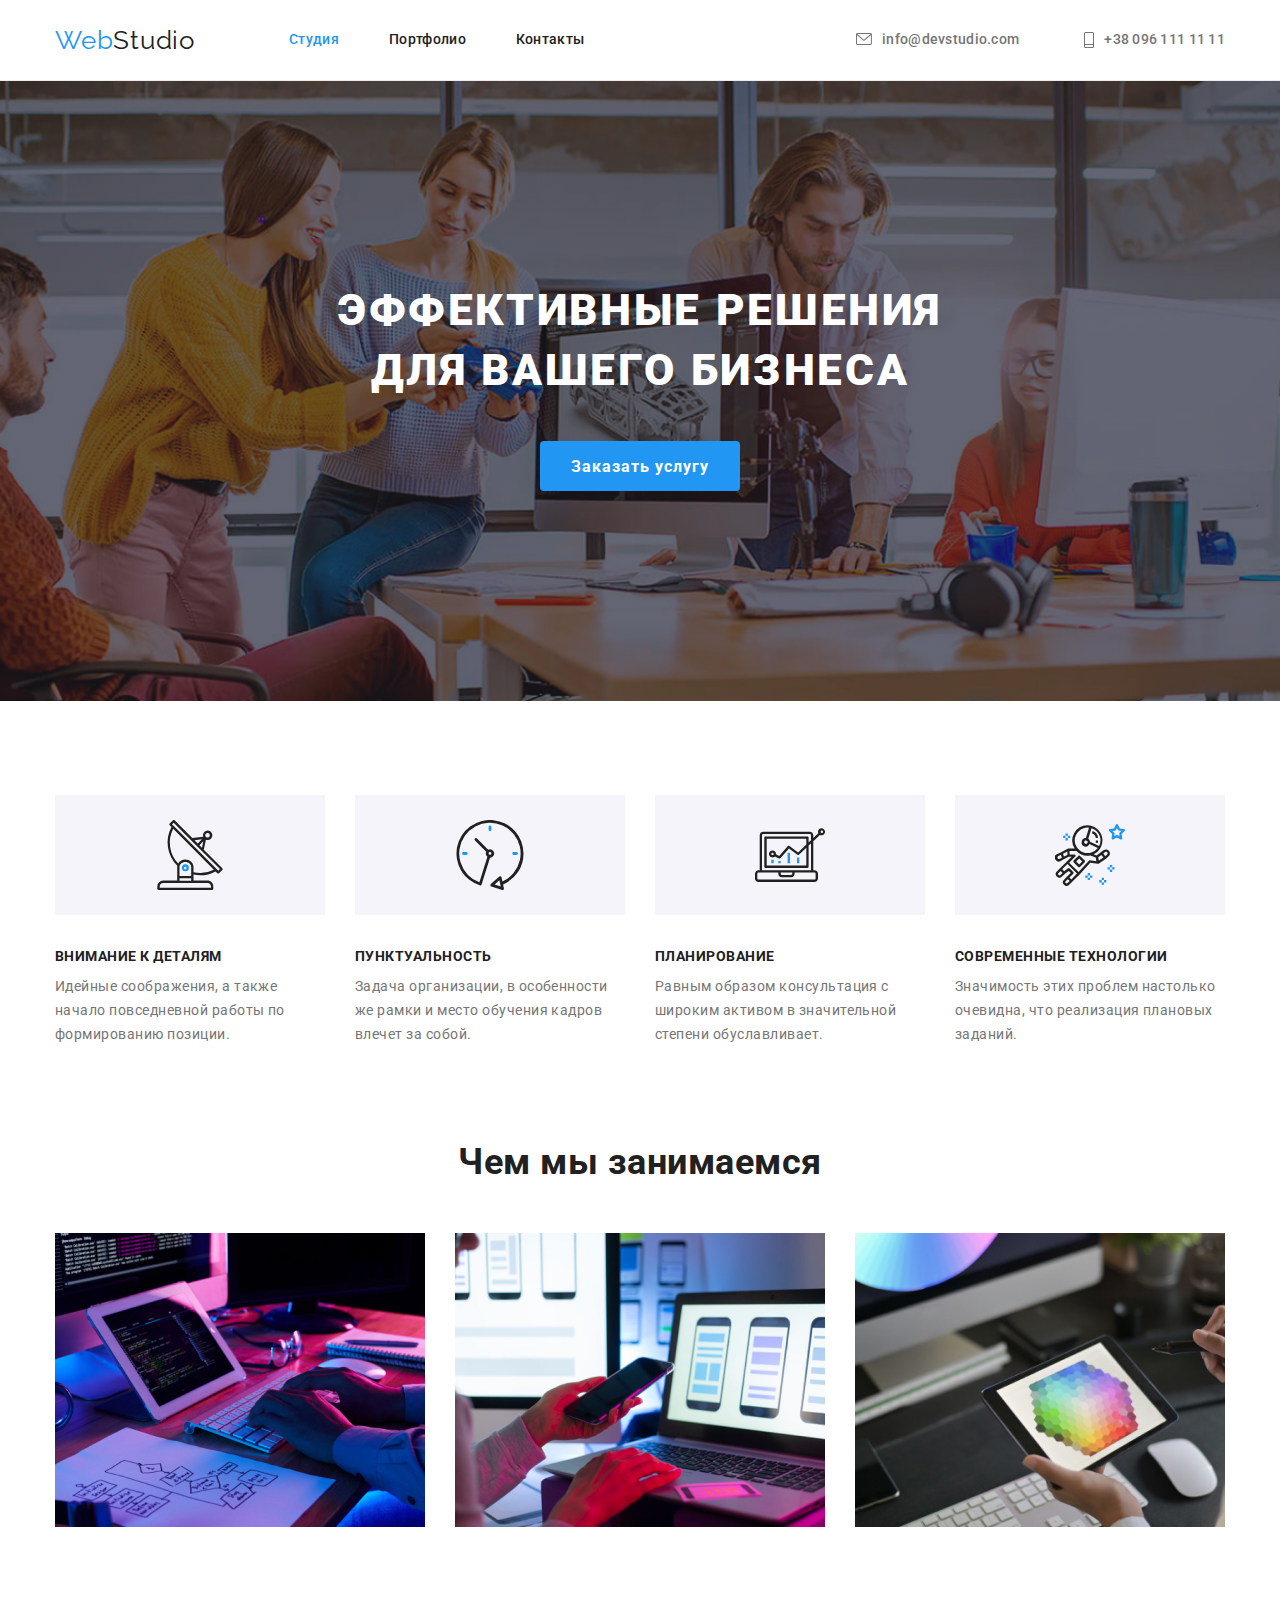
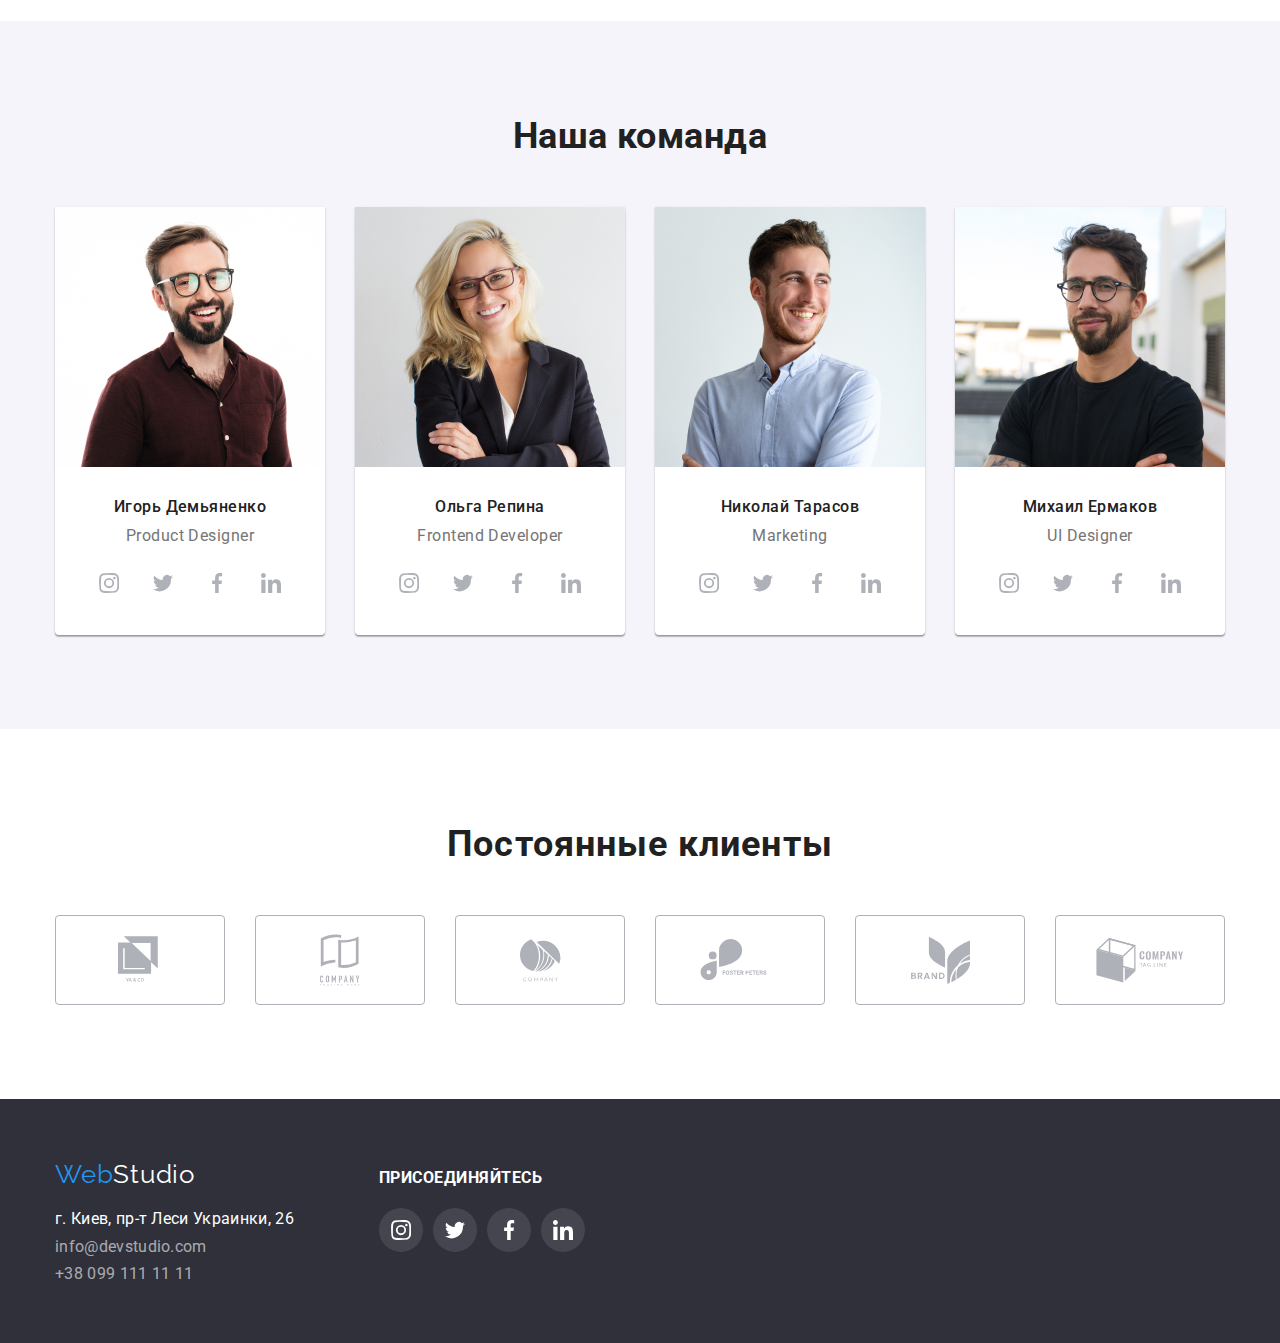
==== index.html @ 9ddc229f "clone" ====
<!DOCTYPE html>
<html lang="ru">
<head>
    <meta charset="UTF-8">
    <meta name="viewport" content="width=device-width, initial-scale=1.0">
    <title>Студия</title>
    <link href="https://fonts.googleapis.com/css2?family=Raleway:wght@700&family=Roboto:wght@400;500;700;900&display=swap"
        rel="stylesheet">
        <link rel="stylesheet" href="https://cdnjs.cloudflare.com/ajax/libs/modern-normalize/1.0.0/modern-normalize.min.css" />
    <link rel="stylesheet" href="./css/styles.css">
</head>
<body>
    <header class="header">
        <div class="container">
            <nav class="nav-site">
                <ul class="nav-site-main">
                    <li lang="en" class="nav-item">
                        <a href="./index.html" class="logo-link"><span class="logo">Web</span>Studio</a>
                    </li>
                    <li class="nav-item font-500">
                        <a href="./index.html" class="link current">Студия</a>
                    </li>
                    <li class="nav-item font-500">
                        <a href="./portfolio.html" class="link">Портфолио</a>
                    </li>
                    <li class="nav-item font-500">
                        <a href="#" class="link">Контакты</a>
                    </li>
                </ul>
            </nav>
            <ul class="contacts-header">
                <li class="contacts-item font-500">
                    <a href="mailto:info@devstudio.com" class="contacts-link">
                        <svg class="first-header-svg" width="16px" height="12px">
                            <use href="./images/icons/symbol-defs-optimus.svg#icon-mailto"></use>
                        </svg>
                        info@devstudio.com
                    </a>
                </li>
                <li class="contacts-item font-500">
                    <a href="tel:+380961111111" class="contacts-link">
                        <svg class="second-header-svg" width="10px" height="16px">
                            <use href="./images/icons/symbol-defs-optimus.svg#icon-phone"></use>
                        </svg>
                        +38 096 111 11 11
                    </a>
                </li>
            </ul>
        </div>
    </header>
    <main>
        <section class="hero">
            <div class="container">
                <h1 class="font-900 letter-spacing-06 uppercase">Эффективные решения для вашего бизнеса</h1>
                <button type="button" class="font-700 letter-spacing-06 button button-bc">Заказать услугу</button>
            </div>
        </section>
        <section>
            <div class="container">
                <h2 hidden>Наши преимущества</h2>
                <ul class="features">
                    <li class="features-item features-first">
                        <h3 class="font-700 uppercase">Внимание к деталям</h3>
                        <p>Идейные соображения, а также начало повседневной работы по формированию позиции.</p>
                    </li>
                    <li class="features-item features-second">
                        <h3 class="font-700 uppercase">Пунктуальность</h3>
                        <p>Задача организации, в особенности же рамки и место обучения кадров влечет за собой.</p>
                    </li>
                    <li class="features-item features-third">
                        <h3 class="font-700 uppercase">Планирование</h3>
                        <p>Равным образом консультация с широким активом в значительной степени обуславливает.</p>
                    </li>
                    <li class="features-item features-forth">
                        <h3 class="font-700 uppercase">Современные технологии</h3>
                        <p>Значимость этих проблем настолько очевидна, что реализация плановых заданий.</p>
                    </li>
                </ul>
            </div>
        </section>
        <section class="what-we-do">
            <div class="container">
                <h2 class="font-700 what-we-do-title">Чем мы занимаемся</h2>
                <ul class="what-we-do-list">
                    <li class="wwd-list-item">
                        <img src="./images/what-we-do/what-we-do-1.jpg" alt="do programming" width="370">
                    </li>
                    <li class="wwd-list-item">
                        <img src="./images/what-we-do/what-we-do-2.jpg" alt="do adaptive" width="370">
                    </li>
                    <li class="wwd-list-item">
                        <img src="./images/what-we-do/what-we-do-3.jpg" alt="do design" width="370">
                    </li>
                </ul>
            </div>
        </section>
        <section class="team">
            <div class="container">
                <h2 class="font-700 team-title">Наша команда</h2>
                <ul class="team-list">
                    <li class="team-list-item">
                        <img src="./images/our-team/igor-demianenko.jpg" alt="Игорь Демьяненко" width="270">
                        <h3 class="font-500 team-title-member">Игорь Демьяненко</h3>
                        <p lang="en" class="team-member-chair">Product Designer</p>
                        <ul class="member-social-list">
                            <li class="member-list-item">
                                <a href="#" class="member-social-link-link">
                                    <svg class="social-svg" width="20px" height="20px">
                                        <use href="./images/icons/symbol-defs-optimus.svg#icon-instagram"></use>
                                    </svg>
                                </a>
                            </li>
                            <li class="member-list-item">
                                <a href="#" class="member-social-link-link">
                                    <svg class="social-svg" width="20px" height="20px">
                                        <use href="./images/icons/symbol-defs-optimus.svg#icon-twitter"></use>
                                    </svg>
                                </a>
                            </li>
                            <li class="member-list-item">
                                <a href="#" class="member-social-link-link">
                                    <svg class="social-svg" width="20px" height="20px">
                                        <use href="./images/icons/symbol-defs-optimus.svg#icon-facebook"></use>
                                    </svg>
                                </a>
                            </li>
                            <li class="member-list-item">
                                <a href="#" class="member-social-link-link">
                                    <svg class="social-svg" width="20px" height="20px">
                                        <use href="./images/icons/symbol-defs-optimus.svg#icon-linkedin"></use>
                                    </svg>
                                </a>
                            </li>
                        </ul>
                    </li>
                    <li class="team-list-item">
                        <img src="./images/our-team/olga-repina.jpg" alt="Ольга Репина" width="270">
                        <h3 class="font-500 team-title-member">Ольга Репина</h3>
                        <p lang="en" class="team-member-chair">Frontend Developer</p>
                        <ul class="member-social-list">
                            <li class="member-list-item">
                                <a href="#" class="member-social-link-link">
                                    <svg class="social-svg" width="20px" height="20px">
                                        <use href="./images/icons/symbol-defs-optimus.svg#icon-instagram"></use>
                                    </svg>
                                </a>
                            </li>
                            <li class="member-list-item">
                                <a href="#" class="member-social-link-link">
                                    <svg class="social-svg" width="20px" height="20px">
                                        <use href="./images/icons/symbol-defs-optimus.svg#icon-twitter"></use>
                                    </svg>
                                </a>
                            </li>
                            <li class="member-list-item">
                                <a href="#" class="member-social-link-link">
                                    <svg class="social-svg" width="20px" height="20px">
                                        <use href="./images/icons/symbol-defs-optimus.svg#icon-facebook"></use>
                                    </svg>
                                </a>
                            </li>
                            <li class="member-list-item">
                                <a href="#" class="member-social-link-link">
                                    <svg class="social-svg" width="20px" height="20px">
                                        <use href="./images/icons/symbol-defs-optimus.svg#icon-linkedin"></use>
                                    </svg>
                                </a>
                            </li>
                        </ul>
                    </li>
                    <li class="team-list-item">
                        <img src="./images/our-team/nikolay-tarasov.jpg" alt="Николай Тарасов" width="270">
                        <h3 class="font-500 team-title-member">Николай Тарасов</h3>
                        <p lang="en" class="team-member-chair">Marketing</p>
                        <ul class="member-social-list">
                            <li class="member-list-item">
                                <a href="#" class="member-social-link-link">
                                    <svg class="social-svg" width="20px" height="20px">
                                        <use href="./images/icons/symbol-defs-optimus.svg#icon-instagram"></use>
                                    </svg>
                                </a>
                            </li>
                            <li class="member-list-item">
                                <a href="#" class="member-social-link-link">
                                    <svg class="social-svg" width="20px" height="20px">
                                        <use href="./images/icons/symbol-defs-optimus.svg#icon-twitter"></use>
                                    </svg>
                                </a>
                            </li>
                            <li class="member-list-item">
                                <a href="#" class="member-social-link-link">
                                    <svg class="social-svg" width="20px" height="20px">
                                        <use href="./images/icons/symbol-defs-optimus.svg#icon-facebook"></use>
                                    </svg>
                                </a>
                            </li>
                            <li class="member-list-item">
                                <a href="#" class="member-social-link-link">
                                    <svg class="social-svg" width="20px" height="20px">
                                        <use href="./images/icons/symbol-defs-optimus.svg#icon-linkedin"></use>
                                    </svg>
                                </a>
                            </li>
                        </ul>
                    </li>
                    <li class="team-list-item">
                        <img src="./images/our-team/mihail-ermakov.jpg" alt="Михаил Ермаков" width="270">
                        <h3 class="font-500 team-title-member">Михаил Ермаков</h3>
                        <p lang="en" class="team-member-chair">UI Designer</p>
                        <ul class="member-social-list">
                            <li class="member-list-item">
                                <a href="#" class="member-social-link-link">
                                    <svg class="social-svg" width="20px" height="20px">
                                        <use href="./images/icons/symbol-defs-optimus.svg#icon-instagram"></use>
                                    </svg>
                                </a>
                            </li>
                            <li class="member-list-item">
                                <a href="#" class="member-social-link-link">
                                    <svg class="social-svg" width="20px" height="20px">
                                        <use href="./images/icons/symbol-defs-optimus.svg#icon-twitter"></use>
                                    </svg>
                                </a>
                            </li>
                            <li class="member-list-item">
                                <a href="#" class="member-social-link-link">
                                    <svg class="social-svg" width="20px" height="20px">
                                        <use href="./images/icons/symbol-defs-optimus.svg#icon-facebook"></use>
                                    </svg>
                                </a>
                            </li>
                            <li class="member-list-item">
                                <a href="#" class="member-social-link-link">
                                    <svg class="social-svg" width="20px" height="20px">
                                        <use href="./images/icons/symbol-defs-optimus.svg#icon-linkedin"></use>
                                    </svg>
                                </a>
                            </li>
                        </ul>
                    </li>
                </ul>
            </div>
        </section>
                <!-- клиенты -->
        <section class="our-clients">
            <div class="container">
                <h2 lang="ru" class="font-700 our-clients-title">Постоянные клиенты</h2>
                <ul class="clients-list">
                    <li class="clients-list-item">
                        <a href="" class="clients-list-link">
                            <svg class="social-svg" width="44" height="49">
                                <use href="./images/icons/symbol-defs-optimus.svg#icon-company-first"></use>
                            </svg>
                        </a>
                    </li>
                    <li class="clients-list-item">
                        <a href="" class="clients-list-link">
                            <svg class="social-svg" width="40" height="52">
                                <use href="./images/icons/symbol-defs-optimus.svg#icon-company-second"></use>
                            </svg>
                        </a>
                    </li>
                    <li class="clients-list-item">
                        <a href="" class="clients-list-link">
                            <svg class="social-svg" width="41" height="43">
                                <use href="./images/icons/symbol-defs-optimus.svg#icon-company-third"></use>
                            </svg>
                        </a>
                    </li>
                    <li class="clients-list-item">
                        <a href="" class="clients-list-link">
                            <svg class="social-svg" width="80" height="42">
                                <use href="./images/icons/symbol-defs-optimus.svg#icon-company-forth"></use>
                             </svg>
                        </a>
                    </li>
                    <li class="clients-list-item">
                        <a href="" class="clients-list-link">
                            <svg class="social-svg" width="59" height="47">
                                <use href="./images/icons/symbol-defs-optimus.svg#icon-company-fifth"></use>
                            </svg>
                        </a>
                    </li>
                    <li class="clients-list-item">
                        <a href="" class="clients-list-link">
                            <svg class="social-svg" width="88" height="45">
                                <use href="./images/icons/symbol-defs-optimus.svg#icon-company-sixth"></use>
                            </svg>
                        </a>
                    </li>
                </ul>
            </div>
        </section>
    </main>
    <footer class="footer">
        <div class="container">
            <div class="footer-leftside">
                <a href="./index.html" class="footer-link"><span class="logo">Web</span>Studio</a>
                <address class="address">
                    <ul class="footer-list">
                        <li class="footer-list-item">
                            <a href="https://goo.gl/maps/Ar7S7timAM4m2ztU9" target="_blank" class="city-address">г. Киев, пр-т Леси Украинки, 26</a>
                        </li>
                        <li class="footer-list-item">
                            <a href="mailto:info@devstudio.com">info@devstudio.com</a>
                        </li>
                        <li class="footer-list-item">
                            <a href="tel:+380991111111">+38 099 111 11 11</a>
                        </li>
                    </ul>
                </address>
            </div>
            <div class="footer-center">
                <p lang="ru" class="footer-text font-700">присоединяйтесь</p>
                <ul class="footer-social-list">
                    <li class="footer-social-list-item">
                        <a href="#" class="footer-social-link">
                            <svg class="social-svg" width="20px" height="20px">
                                <use href="./images/icons/symbol-defs-optimus.svg#icon-instagram"></use>
                            </svg>
                        </a>
                    </li>
                    <li class="footer-social-list-item">
                        <a href="#" class="footer-social-link">
                            <svg class="social-svg" width="20px" height="20px">
                                <use href="./images/icons/symbol-defs-optimus.svg#icon-twitter"></use>
                            </svg>
                        </a>
                    </li>
                    <li class="footer-social-list-item">
                        <a href="#" class="footer-social-link">
                            <svg class="social-svg" width="20px" height="20px">
                                <use href="./images/icons/symbol-defs-optimus.svg#icon-facebook"></use>
                            </svg>
                        </a>
                    </li>
                    <li class="footer-social-list-item">
                        <a href="#" class="footer-social-link">
                            <svg class="social-svg" width="20px" height="20px">
                                <use href="./images/icons/symbol-defs-optimus.svg#icon-linkedin"></use>
                            </svg>
                        </a>
                    </li>
                </ul>
            </div>
        </div>
    </footer>
</body>
</html>
---- css/styles.css ----
:root {
  --main-text-color: #212121;
  --other-text-color: #757575;
  --color-hover_focus: #2196f3;
  --font-title: "Raleway", sans-serif;
  --font-other: "Roboto", sans-serif;
  --very-light-color: #fff;
  --dark-background: #2f303a;
  --grey-light-background: #ececec;
  --grey-ld-background: #f5f4fa;
  --border-color: #eee;
  --svg-color-cool: #afb1b8;
  --semi-black: rgba(255, 255, 255, 0.1);
}
body {
  color: var(--main-text-color);
  font-family: var(--font-other);
  font-weight: 400;
  letter-spacing: 0.03em;
  background: var(--very-light-color);
}
img {
  display: block;
}
.nav-item:last-child {
  margin-right: 0;
}
.nav-item {
  margin-right: 50px;
  color: inherit;
}
.link {
  display: block;
  padding: 32px 0 32px 0;
}
.nav-item:first-child {
  margin-right: 94px;
}
ul {
  list-style: none;
  padding: 0;
  margin: 0;
}
.header {
  background-color: var(--very-light-color);
  border-bottom: 1px solid var(--grey-light-background);
}
.container {
  width: 1200px;
  margin: 0 auto;
  padding: 0 15px;
}
.header > .container {
  display: flex;
  justify-content: space-between;
}
.nav-site-main,
.contacts-header {
  display: flex;
  align-items: center;
}
.header ul {
  font-size: 14px;
  line-height: 1.14;
}
.header nav {
  letter-spacing: 0.02em;
}
.nav-site .nav-item > .current {
  color: var(--color-hover_focus);
}
.logo-link {
  display: flex;
  font-family: var(--font-title);
  letter-spacing: 0.03em;
  font-size: 26px;
  line-height: 1.19;
}
.logo {
  color: var(--color-hover_focus);
}
.contacts-header {
  display: flex;
  color: var(--other-text-color);
  letter-spacing: 0.02em;
}
.contacts-header .contacts-item + .contacts-item {
  margin-left: 50px;
}
.contacts-link:visited,
.contacts-link:link {
  color: var(--other-text-color);
}
.contacts-link {
  display: flex;
  padding: 32px 0 32px 15px;
}
.first-header-svg,
.second-header-svg {
  fill: currentColor;
  margin-right: 10px;
  display: block;
  margin-top: 1px;
}
.second-header-svg {
  margin-top: 0;
}
a {
  text-decoration: none;
}
.nav-site a {
  color: var(--main-text-color);
}
.nav-item:visited {
  color: var(--main-text-color);
}
.logo-link:hover,
.logo-link:focus,
.nav-item:hover,
.nav-item:focus,
.contacts-link:hover,
.contacts-link:focus {
  color: var(--color-hover_focus);
}
.link:visited,
.link:link {
  color: var(--main-text-color);
}
.link:hover,
.link:focus {
  color: var(--color-hover_focus);
}
.hero {
  max-width: 1600px;
  padding: 200px 0 210px 0;
  text-align: center;
  background-image: linear-gradient(
      to right,
      rgba(47, 48, 58, 0.4),
      rgba(47, 48, 58, 0.4)
    ),
    url(../images/background/hero-background.jpg);
  background-repeat: no-repeat;
  background-size: cover;
  background-position: center;
  color: var(--very-light-color);
  margin: 0 auto;
}
.font-900 {
  font-weight: 900;
  margin: 0 230px 40px 230px;
  font-size: 44px;
  line-height: 1.36;
}
.button {
  line-height: 1.87;
  background: var(--color-hover_focus);
  color: var(--very-light-color);
  padding: 10px 30px;
  min-width: 200px;
  max-height: 50px;
}
.hero .button.button-bc:hover,
.hero .button.button-bc:focus {
  cursor: pointer;
}
.features {
  padding: 94px 0;
  display: flex;
  justify-content: space-between;
  text-align: left;
}
.features-item {
  text-align: left;
  max-width: 270px;
}
.features .features-item {
  margin-right: 30px;
}
.features .features-item::before {
  width: 100%;
  height: 120px;
  background: var(--grey-ld-background);
  content: "";
  display: inline-block;
  margin-bottom: 30px;
}
.features .features-first::before {
  background-image: url("../images/background/attantion-to-details.svg");
  background-position: center;
  background-repeat: no-repeat;
}
.features .features-second::before {
  background-image: url("../images/background/time.svg");
  background-position: center;
  background-repeat: no-repeat;
}
.features .features-third::before {
  background-image: url("../images/background/planning.svg");
  background-position: center;
  background-repeat: no-repeat;
}
.features .features-forth::before {
  background-image: url("../images/background/newtime-techs.svg");
  background-position: center;
  background-repeat: no-repeat;
}
.features .features-item:last-child {
  margin-right: 0;
}
.features .features-item h3 {
  font-size: 14px;
  line-height: 1.14;
  margin: 0 0 10px 0;
}
.features p {
  font-size: 14px;
  line-height: 1.71;
  margin: 0;
}
.what-we-do {
  padding-bottom: 94px;
}
.what-we-do h2,
.team h2 {
  font-size: 36px;
  line-height: 1.17;
  text-align: center;
}
.what-we-do-title {
  margin: 0 0 50px 0;
}
.what-we-do-list {
  display: flex;
  justify-content: space-between;
}
.what-we-do-list .wwd-list-item {
  margin-right: 30px;
  padding: 0;
}
.what-we-do-list .wwd-list-item:last-child {
  margin-right: 0;
}
.team {
  background: var(--grey-ld-background);
  display: flex;
  padding: 94px 0 94px 0;
}
.team-title {
  margin: 0;
}
.team .team-list-item {
  margin-right: 30px;
}
.team .team-list-item:last-child {
  margin-right: 0;
}
.team h3,
.team p {
  font-size: 16px;
  line-height: 1.19;
}
.features p,
.team p {
  color: var(--other-text-color);
}
.team-list {
  margin: 50px 0 0;
  display: flex;
  justify-content: space-between;
}
.team-list .team-list-item {
  background: var(--very-light-color);
  text-align: center;
  box-shadow: 0px 1px 3px rgba(0, 0, 0, 0.12), 0px 1px 1px rgba(0, 0, 0, 0.14),
    0px 2px 1px rgba(0, 0, 0, 0.2);
  border-radius: 0px 0px 4px 4px;
}
.team-title-member {
  margin: 30px 0 10px 0;
}
.team-member-chair {
  padding: 0 0 16px 0;
  margin: 0;
}
.member-social-list {
  display: flex;
  padding: 0 32px 30px;
  justify-content: space-between;
}
.member-list-item {
  width: 44px;
  height: 44px;
}
.member-social-link-link {
  display: flex;
  width: 100%;
  height: 100%;
  justify-content: center;
  align-items: center;
  border: 1px solid transparent;
  border-radius: 50%;
}
.social-svg {
  fill: var(--svg-color-cool);
  display: block;
}
.member-social-link-link:hover,
.member-social-link-link:hover .social-svg,
.member-social-link-link:focus,
.member-social-link-link:focus .social-svg {
  background-color: var(--color-hover_focus);
  fill: var(--very-light-color);
}
.letter-spacing-06 {
  letter-spacing: 0.06em;
}
.uppercase {
  text-transform: uppercase;
}
.font-500 {
  font-weight: 500;
}
.font-700 {
  font-weight: 700;
}
/* клиенты */
.our-clients {
  padding-top: 94px;
}
.our-clients-title {
  margin-top: 0;
  margin-bottom: 50px;
  font-size: 36px;
  line-height: 1.17;
  text-align: center;
  letter-spacing: 0.03em;
}
.clients-list {
  display: flex;
  margin-bottom: 94px;
}
.clients-list-item {
  margin-right: 30px;
  width: 170px;
  height: 90px;
}
.clients-list-link {
  display: flex;
  justify-content: center;
  align-items: center;
  width: 100%;
  height: 100%;
  border: 1px solid var(--svg-color-cool);
  box-sizing: border-box;
  border-radius: 4px;
}
.clients-list .clients-list-item:last-child {
  margin-right: 0;
}
.clients-list-link:hover,
.clients-list-link:hover .social-svg,
.clients-list-link:focus,
.clients-list-link:focus .social-svg {
  border-color: var(--color-hover_focus);
  fill: var(--color-hover_focus);
}
/* футер */
.footer {
  background: var(--dark-background);
  padding: 60px 0;
}
.footer > .container {
  display: flex;
  align-items: baseline;
}
.footer a {
  color: rgba(255, 255, 255, 0.6);
  letter-spacing: 0.02em;
}
.footer-leftside .footer-link {
  color: var(--very-light-color);
  font-family: var(--font-title);
  letter-spacing: 0.03em;
  font-size: 26px;
  line-height: 1.19;
}
.footer a:hover,
.footer a:focus {
  color: var(--color-hover_focus);
}
.footer-list {
  display: flex;
  flex-direction: column;
  margin: 20px 0 0 0;
  font-style: normal;
}
.footer-list .footer-list-item + .footer-list-item {
  margin: 9px 0 0 0;
}
.footer-list .city-address {
  color: var(--very-light-color);
}
.footer-center {
  padding-left: 85px;
}
.footer-text {
  text-transform: uppercase;
  color: var(--very-light-color);
  margin-top: 0;
  margin-bottom: 20px;
}
.footer-social-list {
  display: flex;
  max-height: 80px;
  justify-content: space-between;
}
.footer-social-list-item {
  margin-right: 10px;
  width: 44px;
  height: 44px;
}
.footer-social-list-item:last-child {
  margin-right: 0;
}
.footer-social-link {
  display: flex;
  width: 100%;
  height: 100%;
  justify-content: center;
  align-items: center;
  border: 1px solid transparent;
  border-radius: 50%;
  background-color: var(--semi-black);
  box-sizing: border-box;
}
.footer .social-svg {
  fill: var(--very-light-color);
  display: block;
}
.footer-social-link:hover,
.footer-social-link:focus {
  background-color: var(--color-hover_focus);
}
/* подключаем портфолио */
.portfolio-main .container {
  padding-top: 94px;
}
.portfolio-filter {
  display: flex;
  padding-bottom: 50px;
  justify-content: center;
}
.filter-button {
  padding: 6px 22px;
}
.pf-button:not(last-child) {
  margin-right: 8px;
}
.filter-button {
  line-height: 1.62;
}
.button,
.filter-button {
  font-family: inherit;
  font-size: 16px;
  text-align: center;
  border-radius: 4px;
  border: 1px solid transparent;
}
.portfolio-main .filter-button.button-bc {
  background: var(--grey-ld-background);
  color: var(--main-text-color);
}
.portfolio-main .filter-button.button-bc:hover,
.portfolio-main .filter-button.button-bc:focus {
  background: var(--color-hover_focus);
  color: var(--very-light-color);
  cursor: pointer;
  box-shadow: 0px 3px 1px rgba(0, 0, 0, 0.1), 0px 1px 2px rgba(0, 0, 0, 0.08),
    0px 2px 2px rgba(0, 0, 0, 0.12);
}
.portfolio-list {
  display: flex;
  flex-wrap: wrap;
  padding-bottom: 94px;
}
.portfolio-list-item {
  margin: 0 30px 30px 0;
  width: calc((100% - 60px) / 3);
}
.portfolio-list-item:nth-child(3n) {
  margin-right: 0;
}
.portfolio-list-item:nth-last-child(-n + 3) {
  margin-bottom: 0;
}
.portfolio-list-link {
  display: block;
  width: 100%;
  height: 100%;
  border: 1px solid var(--border-color);
  box-sizing: content-box;
}
.portfolio-list-link:hover,
.portfolio-list-link:focus {
  box-shadow: 0px 1px 1px rgba(0, 0, 0, 0.12), 0px 4px 4px rgba(0, 0, 0, 0.06),
    1px 4px 6px rgba(0, 0, 0, 0.16);
}

.portfolio-list h3 {
  font-weight: 700;
  color: var(--main-text-color);
  letter-spacing: 0.06em;
  font-size: 18px;
  line-height: 2;
  margin: 20px 0 4px 24px;
}
.portfolio-list p {
  font-weight: 400;
  color: var(--other-text-color);
  font-size: 16px;
  line-height: 1.87;
  margin: 0 0 0px 24px;
  padding-bottom: 20px;
}
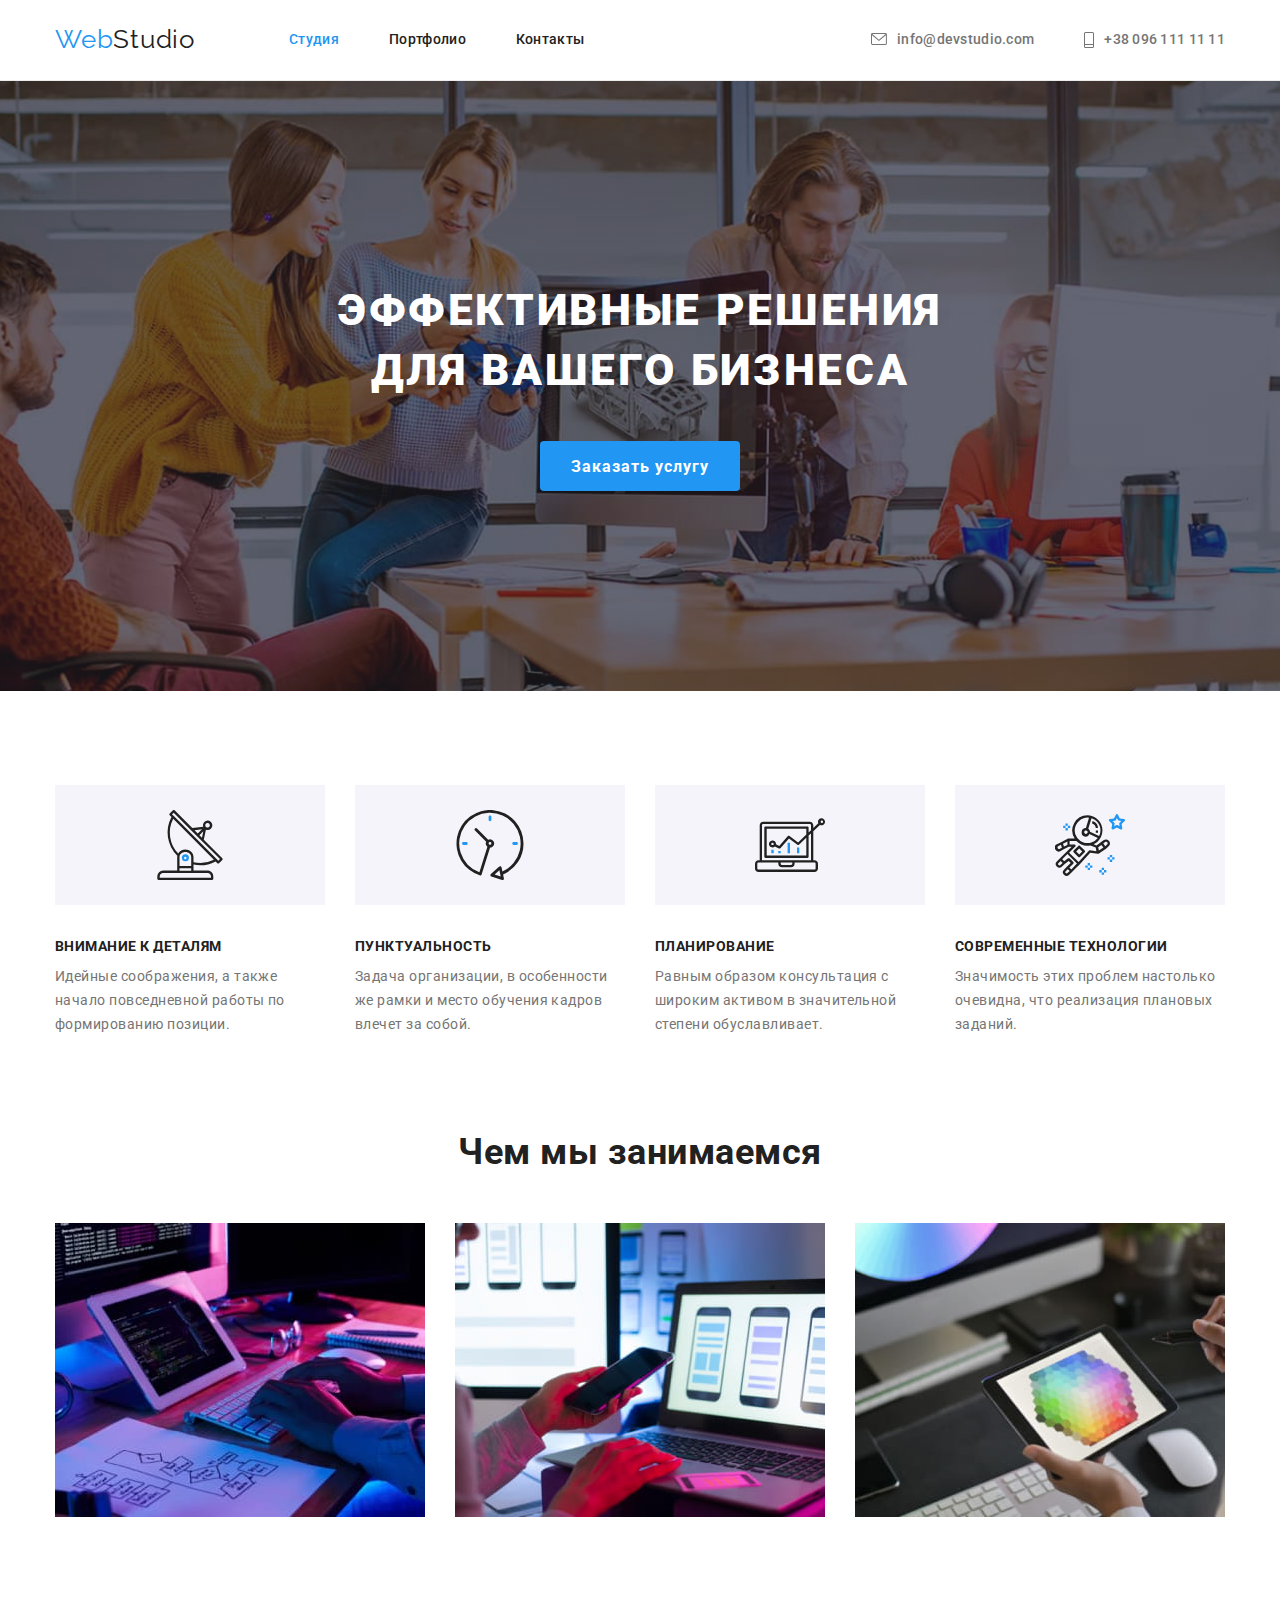
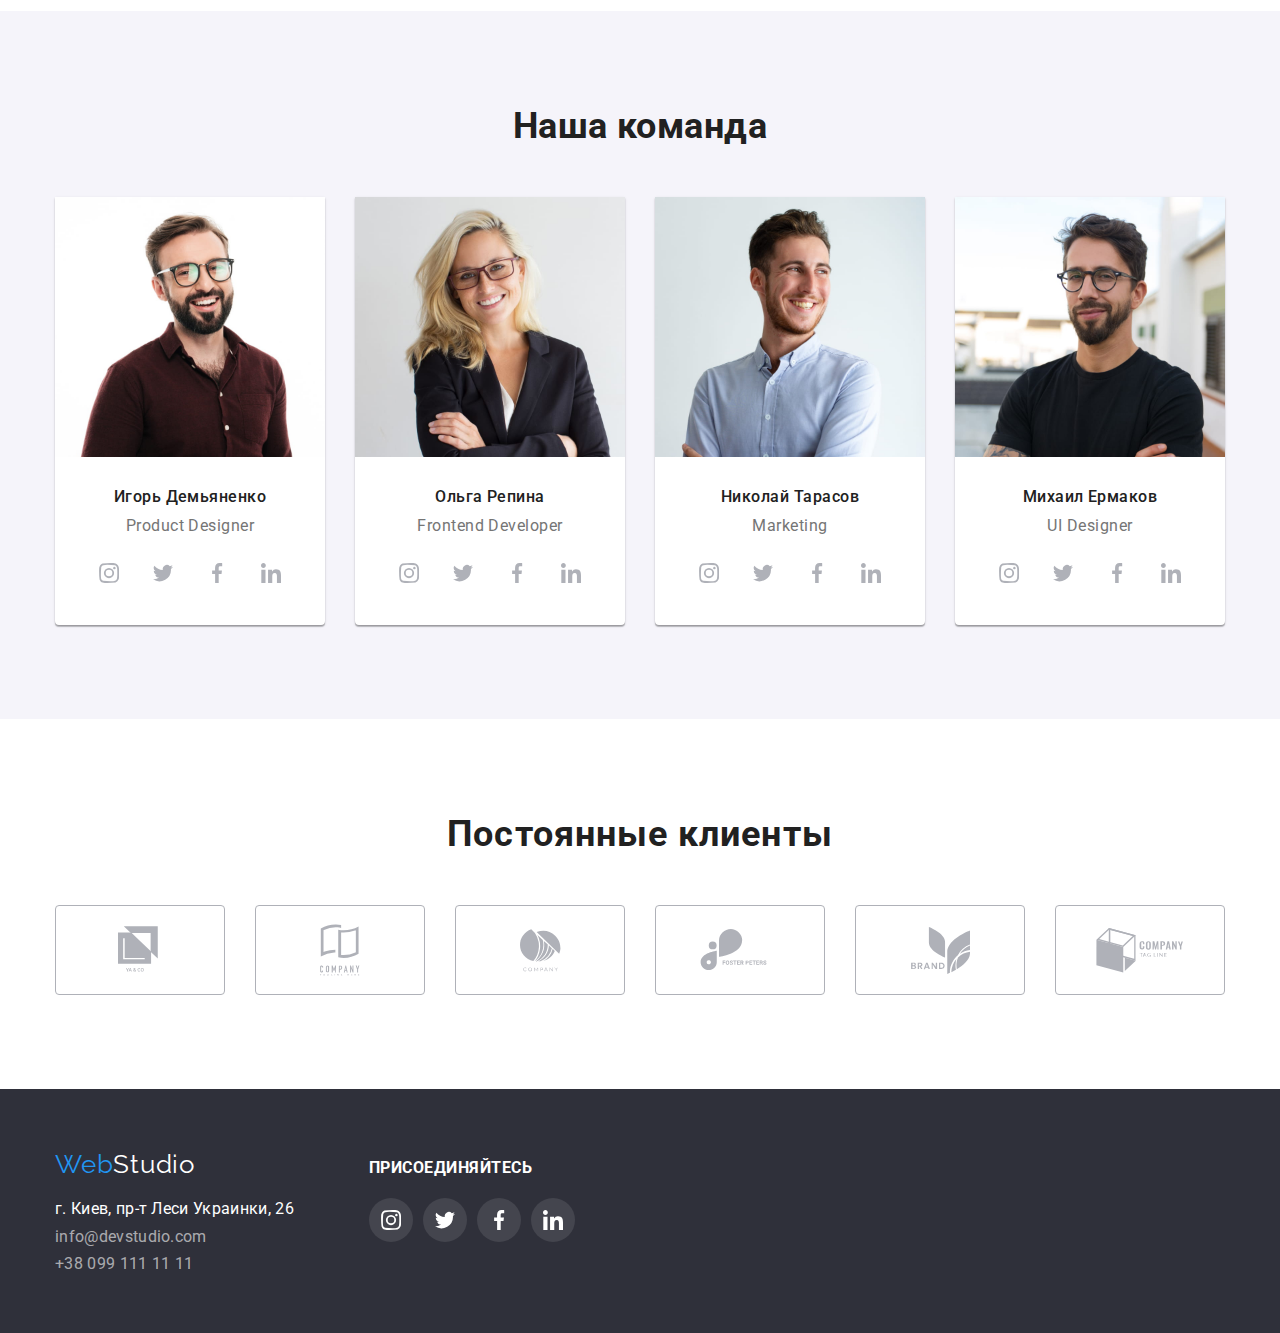
==== commit f9f80b50: "5" ====
--- a/index.html
+++ b/index.html
@@ -1,14 +1,18 @@
 <!DOCTYPE html>
 <html lang="ru">
+
 <head>
     <meta charset="UTF-8">
     <meta name="viewport" content="width=device-width, initial-scale=1.0">
     <title>Студия</title>
-    <link href="https://fonts.googleapis.com/css2?family=Raleway:wght@700&family=Roboto:wght@400;500;700;900&display=swap"
+    <link
+        href="https://fonts.googleapis.com/css2?family=Raleway:wght@700&family=Roboto:wght@400;500;700;900&display=swap"
         rel="stylesheet">
-        <link rel="stylesheet" href="https://cdnjs.cloudflare.com/ajax/libs/modern-normalize/1.0.0/modern-normalize.min.css" />
+    <link rel="stylesheet"
+        href="https://cdnjs.cloudflare.com/ajax/libs/modern-normalize/1.0.0/modern-normalize.min.css" />
     <link rel="stylesheet" href="./css/styles.css">
 </head>
+
 <body>
     <header class="header">
         <div class="container">
@@ -49,16 +53,18 @@
         </div>
     </header>
     <main>
+        <!-- first section -->
         <section class="hero">
             <div class="container">
                 <h1 class="font-900 letter-spacing-06 uppercase">Эффективные решения для вашего бизнеса</h1>
                 <button type="button" class="font-700 letter-spacing-06 button button-bc">Заказать услугу</button>
             </div>
         </section>
-        <section>
+        <!-- second section -->
+        <section class="features">
             <div class="container">
                 <h2 hidden>Наши преимущества</h2>
-                <ul class="features">
+                <ul class="features-list">
                     <li class="features-item features-first">
                         <h3 class="font-700 uppercase">Внимание к деталям</h3>
                         <p>Идейные соображения, а также начало повседневной работы по формированию позиции.</p>
@@ -78,6 +84,7 @@
                 </ul>
             </div>
         </section>
+        <!-- third section -->
         <section class="what-we-do">
             <div class="container">
                 <h2 class="font-700 what-we-do-title">Чем мы занимаемся</h2>
@@ -94,14 +101,17 @@
                 </ul>
             </div>
         </section>
+        <!-- forth section -->
         <section class="team">
             <div class="container">
                 <h2 class="font-700 team-title">Наша команда</h2>
                 <ul class="team-list">
                     <li class="team-list-item">
                         <img src="./images/our-team/igor-demianenko.jpg" alt="Игорь Демьяненко" width="270">
-                        <h3 class="font-500 team-title-member">Игорь Демьяненко</h3>
-                        <p lang="en" class="team-member-chair">Product Designer</p>
+                        <div class="team-div">
+                            <h3 class="font-500 team-title-member">Игорь Демьяненко</h3>
+                            <p lang="en" class="team-member-chair">Product Designer</p>
+                        </div>
                         <ul class="member-social-list">
                             <li class="member-list-item">
                                 <a href="#" class="member-social-link-link">
@@ -135,8 +145,10 @@
                     </li>
                     <li class="team-list-item">
                         <img src="./images/our-team/olga-repina.jpg" alt="Ольга Репина" width="270">
-                        <h3 class="font-500 team-title-member">Ольга Репина</h3>
-                        <p lang="en" class="team-member-chair">Frontend Developer</p>
+                        <div class="team-div">
+                            <h3 class="font-500 team-title-member">Ольга Репина</h3>
+                            <p lang="en" class="team-member-chair">Frontend Developer</p>
+                        </div>
                         <ul class="member-social-list">
                             <li class="member-list-item">
                                 <a href="#" class="member-social-link-link">
@@ -170,8 +182,10 @@
                     </li>
                     <li class="team-list-item">
                         <img src="./images/our-team/nikolay-tarasov.jpg" alt="Николай Тарасов" width="270">
-                        <h3 class="font-500 team-title-member">Николай Тарасов</h3>
-                        <p lang="en" class="team-member-chair">Marketing</p>
+                        <div class="team-div">
+                            <h3 class="font-500 team-title-member">Николай Тарасов</h3>
+                            <p lang="en" class="team-member-chair">Marketing</p>
+                        </div>
                         <ul class="member-social-list">
                             <li class="member-list-item">
                                 <a href="#" class="member-social-link-link">
@@ -205,8 +219,10 @@
                     </li>
                     <li class="team-list-item">
                         <img src="./images/our-team/mihail-ermakov.jpg" alt="Михаил Ермаков" width="270">
-                        <h3 class="font-500 team-title-member">Михаил Ермаков</h3>
-                        <p lang="en" class="team-member-chair">UI Designer</p>
+                        <div class="team-div">
+                            <h3 class="font-500 team-title-member">Михаил Ермаков</h3>
+                            <p lang="en" class="team-member-chair">UI Designer</p>
+                        </div>
                         <ul class="member-social-list">
                             <li class="member-list-item">
                                 <a href="#" class="member-social-link-link">
@@ -241,7 +257,7 @@
                 </ul>
             </div>
         </section>
-                <!-- клиенты -->
+        <!-- клиенты, fifth section -->
         <section class="our-clients">
             <div class="container">
                 <h2 lang="ru" class="font-700 our-clients-title">Постоянные клиенты</h2>
@@ -271,7 +287,7 @@
                         <a href="" class="clients-list-link">
                             <svg class="social-svg" width="80" height="42">
                                 <use href="./images/icons/symbol-defs-optimus.svg#icon-company-forth"></use>
-                             </svg>
+                            </svg>
                         </a>
                     </li>
                     <li class="clients-list-item">
@@ -299,7 +315,8 @@
                 <address class="address">
                     <ul class="footer-list">
                         <li class="footer-list-item">
-                            <a href="https://goo.gl/maps/Ar7S7timAM4m2ztU9" target="_blank" class="city-address">г. Киев, пр-т Леси Украинки, 26</a>
+                            <a href="https://goo.gl/maps/Ar7S7timAM4m2ztU9" target="_blank" class="city-address">г.
+                                Киев, пр-т Леси Украинки, 26</a>
                         </li>
                         <li class="footer-list-item">
                             <a href="mailto:info@devstudio.com">info@devstudio.com</a>
@@ -346,4 +363,5 @@
         </div>
     </footer>
 </body>
-</html>
+
+</html>--- a/css/styles.css
+++ b/css/styles.css
@@ -31,7 +31,7 @@
 }
 .link {
   display: block;
-  padding: 32px 0 32px 0;
+  padding: 32px 0;
 }
 .nav-item:first-child {
   margin-right: 94px;
@@ -75,6 +75,7 @@
   letter-spacing: 0.03em;
   font-size: 26px;
   line-height: 1.19;
+  padding: 24px 0 25px 0;
 }
 .logo {
   color: var(--color-hover_focus);
@@ -93,7 +94,7 @@
 }
 .contacts-link {
   display: flex;
-  padding: 32px 0 32px 15px;
+  padding: 32px 0;
 }
 .first-header-svg,
 .second-header-svg {
@@ -132,7 +133,7 @@
 }
 .hero {
   max-width: 1600px;
-  padding: 200px 0 210px 0;
+  padding: 200px 0;
   text-align: center;
   background-image: linear-gradient(
       to right,
@@ -164,8 +165,12 @@
 .hero .button.button-bc:focus {
   cursor: pointer;
 }
-.features {
+.features,
+.our-clients,
+.portfolio-main {
   padding: 94px 0;
+}
+.features-list {
   display: flex;
   justify-content: space-between;
   text-align: left;
@@ -174,10 +179,10 @@
   text-align: left;
   max-width: 270px;
 }
-.features .features-item {
+.features-list .features-item {
   margin-right: 30px;
 }
-.features .features-item::before {
+.features-list .features-item::before {
   width: 100%;
   height: 120px;
   background: var(--grey-ld-background);
@@ -185,35 +190,35 @@
   display: inline-block;
   margin-bottom: 30px;
 }
-.features .features-first::before {
+.features-list .features-first::before {
   background-image: url("../images/background/attantion-to-details.svg");
   background-position: center;
   background-repeat: no-repeat;
 }
-.features .features-second::before {
+.features-list .features-second::before {
   background-image: url("../images/background/time.svg");
   background-position: center;
   background-repeat: no-repeat;
 }
-.features .features-third::before {
+.features-list .features-third::before {
   background-image: url("../images/background/planning.svg");
   background-position: center;
   background-repeat: no-repeat;
 }
-.features .features-forth::before {
+.features-list .features-forth::before {
   background-image: url("../images/background/newtime-techs.svg");
   background-position: center;
   background-repeat: no-repeat;
 }
-.features .features-item:last-child {
-  margin-right: 0;
-}
-.features .features-item h3 {
+.features-list .features-item:last-child {
+  margin-right: 0;
+}
+.features-list .features-item h3 {
   font-size: 14px;
   line-height: 1.14;
   margin: 0 0 10px 0;
 }
-.features p {
+.features-list p {
   font-size: 14px;
   line-height: 1.71;
   margin: 0;
@@ -244,7 +249,7 @@
 .team {
   background: var(--grey-ld-background);
   display: flex;
-  padding: 94px 0 94px 0;
+  padding: 94px 0;
 }
 .team-title {
   margin: 0;
@@ -260,7 +265,7 @@
   font-size: 16px;
   line-height: 1.19;
 }
-.features p,
+.features-list p,
 .team p {
   color: var(--other-text-color);
 }
@@ -276,11 +281,15 @@
     0px 2px 1px rgba(0, 0, 0, 0.2);
   border-radius: 0px 0px 4px 4px;
 }
+.team-div {
+  display: block;
+  width: 100%;
+  padding: 30px 0 16px 0;
+}
 .team-title-member {
-  margin: 30px 0 10px 0;
+  margin: 0 0 10px 0;
 }
 .team-member-chair {
-  padding: 0 0 16px 0;
   margin: 0;
 }
 .member-social-list {
@@ -325,9 +334,6 @@
   font-weight: 700;
 }
 /* клиенты */
-.our-clients {
-  padding-top: 94px;
-}
 .our-clients-title {
   margin-top: 0;
   margin-bottom: 50px;
@@ -338,7 +344,6 @@
 }
 .clients-list {
   display: flex;
-  margin-bottom: 94px;
 }
 .clients-list-item {
   margin-right: 30px;
@@ -378,6 +383,9 @@
   color: rgba(255, 255, 255, 0.6);
   letter-spacing: 0.02em;
 }
+.footer-leftside {
+  padding-right: 75px;
+}
 .footer-leftside .footer-link {
   color: var(--very-light-color);
   font-family: var(--font-title);
@@ -401,9 +409,7 @@
 .footer-list .city-address {
   color: var(--very-light-color);
 }
-.footer-center {
-  padding-left: 85px;
-}
+
 .footer-text {
   text-transform: uppercase;
   color: var(--very-light-color);
@@ -443,12 +449,9 @@
   background-color: var(--color-hover_focus);
 }
 /* подключаем портфолио */
-.portfolio-main .container {
-  padding-top: 94px;
-}
 .portfolio-filter {
   display: flex;
-  padding-bottom: 50px;
+  margin-bottom: 50px;
   justify-content: center;
 }
 .filter-button {
@@ -483,7 +486,6 @@
 .portfolio-list {
   display: flex;
   flex-wrap: wrap;
-  padding-bottom: 94px;
 }
 .portfolio-list-item {
   margin: 0 30px 30px 0;
@@ -507,20 +509,23 @@
   box-shadow: 0px 1px 1px rgba(0, 0, 0, 0.12), 0px 4px 4px rgba(0, 0, 0, 0.06),
     1px 4px 6px rgba(0, 0, 0, 0.16);
 }
-
+.portfolio-card-div {
+  display: block;
+  width: 100%;
+  padding: 20px 24px;
+}
 .portfolio-list h3 {
   font-weight: 700;
   color: var(--main-text-color);
   letter-spacing: 0.06em;
   font-size: 18px;
   line-height: 2;
-  margin: 20px 0 4px 24px;
+  margin: 0 0 4px 0;
 }
 .portfolio-list p {
   font-weight: 400;
   color: var(--other-text-color);
   font-size: 16px;
   line-height: 1.87;
-  margin: 0 0 0px 24px;
-  padding-bottom: 20px;
-}
+  margin: 0;
+}
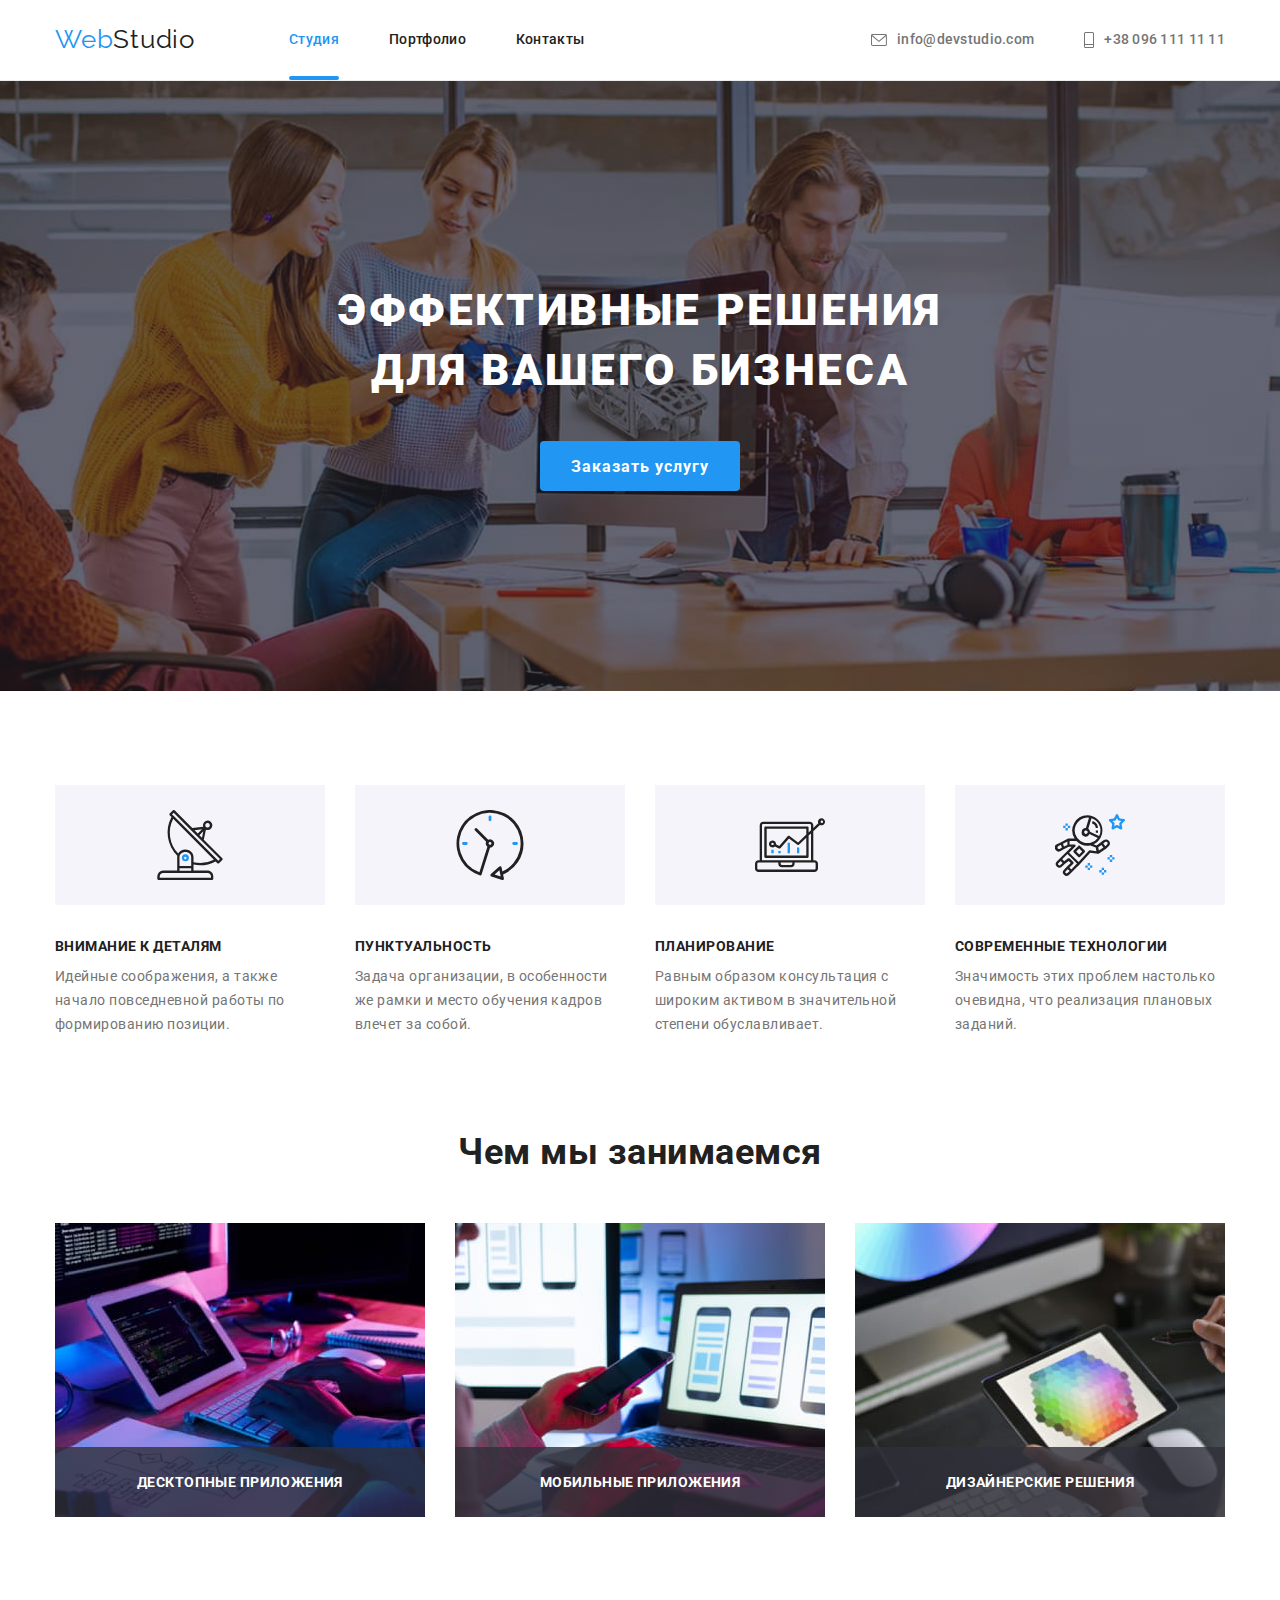
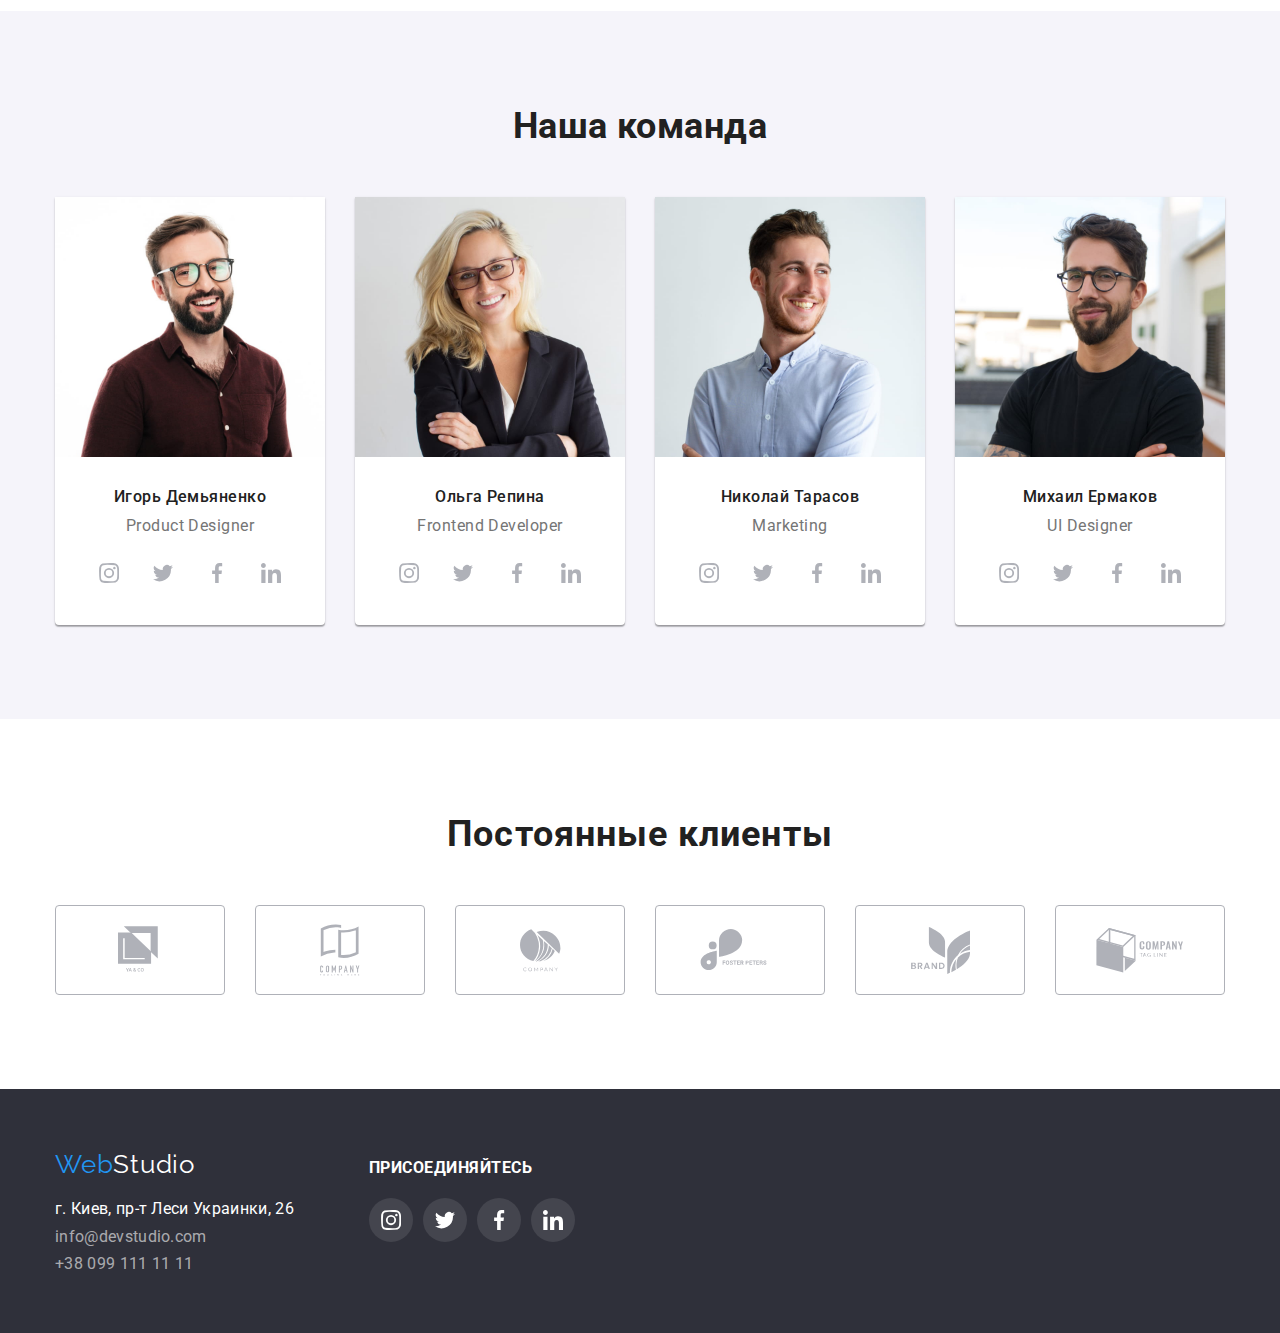
==== commit 0f11b7aa: "дз5" ====
--- a/index.html
+++ b/index.html
@@ -57,7 +57,7 @@
         <section class="hero">
             <div class="container">
                 <h1 class="font-900 letter-spacing-06 uppercase">Эффективные решения для вашего бизнеса</h1>
-                <button type="button" class="font-700 letter-spacing-06 button button-bc">Заказать услугу</button>
+                <button type="button" class="font-700 letter-spacing-06 button button-bc" data-modal-open>Заказать услугу</button>
             </div>
         </section>
         <!-- second section -->
@@ -91,12 +91,15 @@
                 <ul class="what-we-do-list">
                     <li class="wwd-list-item">
                         <img src="./images/what-we-do/what-we-do-1.jpg" alt="do programming" width="370">
+                        <p class="image-text font-700" lang="ru">десктопные приложения</p>
                     </li>
                     <li class="wwd-list-item">
                         <img src="./images/what-we-do/what-we-do-2.jpg" alt="do adaptive" width="370">
+                        <p class="image-text font-700" lang="ru">мобильные приложения</p>
                     </li>
                     <li class="wwd-list-item">
                         <img src="./images/what-we-do/what-we-do-3.jpg" alt="do design" width="370">
+                        <p class="image-text font-700" lang="ru">дизайнерские решения</p>
                     </li>
                 </ul>
             </div>
@@ -362,6 +365,17 @@
             </div>
         </div>
     </footer>
+
+    <div class="backdrop is-hidden" data-modal>
+        <div class="modal">
+            <button type="button" class="modal-icon-close" data-modal-close>
+                <svg class="modal-icon-close-svg" width="18" height="18">
+                    <use href="./images/icons/symbol-defs-optimus.svg#icon-modal-close-icon"></use>
+                </svg>
+            </button>
+        </div>
+    </div>
+    <script src="./js/modal.js"></script>
 </body>
 
 </html>--- a/css/styles.css
+++ b/css/styles.css
@@ -1,16 +1,21 @@
 :root {
-  --main-text-color: #212121;
-  --other-text-color: #757575;
-  --color-hover_focus: #2196f3;
+  --main-text-color: rgb(33, 33, 33);
+  --other-text-color: rgb(117, 117, 117);
+  --color-hover_focus: rgb(33, 150, 243);
   --font-title: "Raleway", sans-serif;
   --font-other: "Roboto", sans-serif;
-  --very-light-color: #fff;
-  --dark-background: #2f303a;
-  --grey-light-background: #ececec;
-  --grey-ld-background: #f5f4fa;
-  --border-color: #eee;
-  --svg-color-cool: #afb1b8;
+  --very-light-color: rgb(255, 255, 255);
+  --dark-background: rgb(47, 48, 58);
+  --semi-dark-background: rgba(47, 48, 58, 0.8);
+  --grey-light-background: rgb(236, 236, 236);
+  --grey-ld-background: rgb(245, 244, 250);
+  --border-color: rgb(238, 238, 238);
+  --svg-color-cool: rgb(175, 177, 184);
   --semi-black: rgba(255, 255, 255, 0.1);
+  --modal-background: rgba(0, 0, 0, 0.2);
+  --transform-type: cubic-bezier(0.4, 0, 0.2, 1);
+  --background-portfolio-cards: rgba(33, 150, 243, 0.9);
+  --modal-svg-border: rgba(0, 0, 0, 0.1);
 }
 body {
   color: var(--main-text-color);
@@ -29,9 +34,13 @@
   margin-right: 50px;
   color: inherit;
 }
-.link {
+.link,
+.current {
   display: block;
   padding: 32px 0;
+  position: relative;
+  color: currentColor;
+  transition: color 250ms var(--transform-type);
 }
 .nav-item:first-child {
   margin-right: 94px;
@@ -80,13 +89,53 @@
 .logo {
   color: var(--color-hover_focus);
 }
+/* задаем псевдоэлемент линкам */
+.link::after {
+  position: absolute;
+  display: inline-block;
+  bottom: 0;
+  left: 0;
+  transform: scale(0);
+  visibility: hidden;
+  transition: transform 250ms var(--transform-type);
+
+  width: 100%;
+  content: "";
+
+  border-bottom: 4px solid var(--color-hover_focus);
+  border-radius: 2px;
+}
+.current::after {
+  transform: scale(1);
+  visibility: visible;
+}
+/* добавляем плавный переход всем ссылкам и свг, кроме филла соц иконок команды и бордера у клиентов */
+.logo-link,
+.footer-link,
+.contacts-header .contacts-link,
+.member-social-link-link,
+.member-social-link-link .social-svg,
+.clients-list-link .social-svg,
+.footer-list-item a,
+.footer-social-list-item .footer-social-link,
+.portfolio-main .filter-button.button-bc,
+.portfolio-list-link,
+.portfolio-list-header .overlay-text {
+  transition: color 250ms var(--transform-type),
+    background-color 250ms var(--transform-type),
+    fill 250ms var(--transform-type), box-shadow 250ms var(--transform-type),
+    transform 250ms var(--transform-type);
+}
 .contacts-header {
   display: flex;
   color: var(--other-text-color);
   letter-spacing: 0.02em;
 }
-.contacts-header .contacts-item + .contacts-item {
-  margin-left: 50px;
+.contacts-header .contacts-item {
+  margin-right: 50px;
+}
+.contacts-header .contacts-item:last-child {
+  margin-right: 0;
 }
 .contacts-link:visited,
 .contacts-link:link {
@@ -101,7 +150,7 @@
   fill: currentColor;
   margin-right: 10px;
   display: block;
-  margin-top: 1px;
+  margin-top: 2px;
 }
 .second-header-svg {
   margin-top: 0;
@@ -130,6 +179,12 @@
 .link:hover,
 .link:focus {
   color: var(--color-hover_focus);
+}
+/* говорим что при ховере/фокусе псевдоэлемент линков будет меняться */
+.link:hover::after,
+.link:focus::after {
+  transform: scale(1);
+  visibility: visible;
 }
 .hero {
   max-width: 1600px;
@@ -242,9 +297,30 @@
 .what-we-do-list .wwd-list-item {
   margin-right: 30px;
   padding: 0;
+  position: relative;
 }
 .what-we-do-list .wwd-list-item:last-child {
   margin-right: 0;
+}
+.image-text {
+  position: absolute;
+  content: "";
+  bottom: 0;
+  left: 0;
+
+  background: var(--semi-dark-background);
+  display: flex;
+  justify-content: center;
+  align-items: center;
+  margin: 0;
+  width: 100%;
+  height: 70px;
+
+  color: var(--very-light-color);
+  font-size: 14px;
+  line-height: 1.17;
+  letter-spacing: 0.03em;
+  text-transform: uppercase;
 }
 .team {
   background: var(--grey-ld-background);
@@ -315,10 +391,11 @@
   display: block;
 }
 .member-social-link-link:hover,
+.member-social-link-link:focus {
+  background-color: var(--color-hover_focus);
+}
 .member-social-link-link:hover .social-svg,
-.member-social-link-link:focus,
 .member-social-link-link:focus .social-svg {
-  background-color: var(--color-hover_focus);
   fill: var(--very-light-color);
 }
 .letter-spacing-06 {
@@ -359,6 +436,7 @@
   border: 1px solid var(--svg-color-cool);
   box-sizing: border-box;
   border-radius: 4px;
+  transition: border-color 250ms var(--transform-type);
 }
 .clients-list .clients-list-item:last-child {
   margin-right: 0;
@@ -387,6 +465,9 @@
   padding-right: 75px;
 }
 .footer-leftside .footer-link {
+  display: flex;
+  margin-bottom: 20px;
+
   color: var(--very-light-color);
   font-family: var(--font-title);
   letter-spacing: 0.03em;
@@ -400,11 +481,13 @@
 .footer-list {
   display: flex;
   flex-direction: column;
-  margin: 20px 0 0 0;
   font-style: normal;
 }
-.footer-list .footer-list-item + .footer-list-item {
-  margin: 9px 0 0 0;
+.footer-list .footer-list-item {
+  margin: 0 0 9px 0;
+}
+.footer-list .footer-list-item:last-child {
+  margin: 0 0 0 0;
 }
 .footer-list .city-address {
   color: var(--very-light-color);
@@ -509,6 +592,34 @@
   box-shadow: 0px 1px 1px rgba(0, 0, 0, 0.12), 0px 4px 4px rgba(0, 0, 0, 0.06),
     1px 4px 6px rgba(0, 0, 0, 0.16);
 }
+.portfolio-list-header {
+  position: relative;
+  overflow: hidden;
+}
+.portfolio-list-header .overlay-text {
+  position: absolute;
+  top: 0;
+  left: 0;
+  display: flex;
+  transform: translate(0, 100%);
+  /* z-index: -1; */
+
+  width: 100%;
+  height: 100%;
+
+  background: var(--background-portfolio-cards);
+  color: var(--very-light-color);
+  padding: 0 24px;
+  align-items: center;
+  font-size: 18px;
+  line-height: 1.56;
+  letter-spacing: 0.03em;
+}
+.portfolio-list-link:hover .overlay-text,
+.portfolio-list-link:focus .overlay-text {
+  transform: translate(0, 0);
+  /* z-index: 0; */
+}
 .portfolio-card-div {
   display: block;
   width: 100%;
@@ -529,3 +640,64 @@
   line-height: 1.87;
   margin: 0;
 }
+/* modal */
+.backdrop {
+  position: fixed;
+  top: 0;
+  left: 0;
+  width: 100%;
+  height: 100%;
+  background: var(--modal-background);
+  transition: opacity 250ms var(--transform-type),
+    visibility 250ms var(--transform-type),
+    pointer-events 250ms var(--transform-type);
+}
+.is-hidden {
+  visibility: hidden;
+  opacity: 0;
+  pointer-events: none;
+}
+.modal {
+  position: absolute;
+  top: 50%;
+  left: 50%;
+  transform: translate(-50%, -50%);
+
+  width: 528px;
+  height: 581px;
+  background: var(--very-light-color);
+  box-shadow: 0px 1px 3px rgba(0, 0, 0, 0.12), 0px 1px 1px rgba(0, 0, 0, 0.14),
+    0px 2px 1px rgba(0, 0, 0, 0.2);
+  border-radius: 4px;
+}
+.modal-icon-close {
+  position: absolute;
+  top: 8px;
+  right: 8px;
+  width: 30px;
+  height: 30px;
+  background: transparent;
+  border: 1px solid var(--modal-svg-border);
+  border-radius: 50%;
+  display: flex;
+  justify-content: center;
+  align-items: center;
+  cursor: pointer;
+}
+.modal-icon-close-svg {
+  fill: currentColor;
+}
+.modal-icon-close:hover,
+.modal-icon-close:focus {
+  background-color: var(--color-hover_focus);
+}
+.modal-icon-close:hover .modal-icon-close-svg,
+.modal-icon-close:hover .modal-icon-close-avg {
+  fill: var(--very-light-color);
+}
+/* animation for modal close button */
+.modal-icon-close,
+.modal-icon-close-svg {
+  transition: background-color 250ms var(--transform-type),
+    fill 250ms var(--transform-type);
+}
